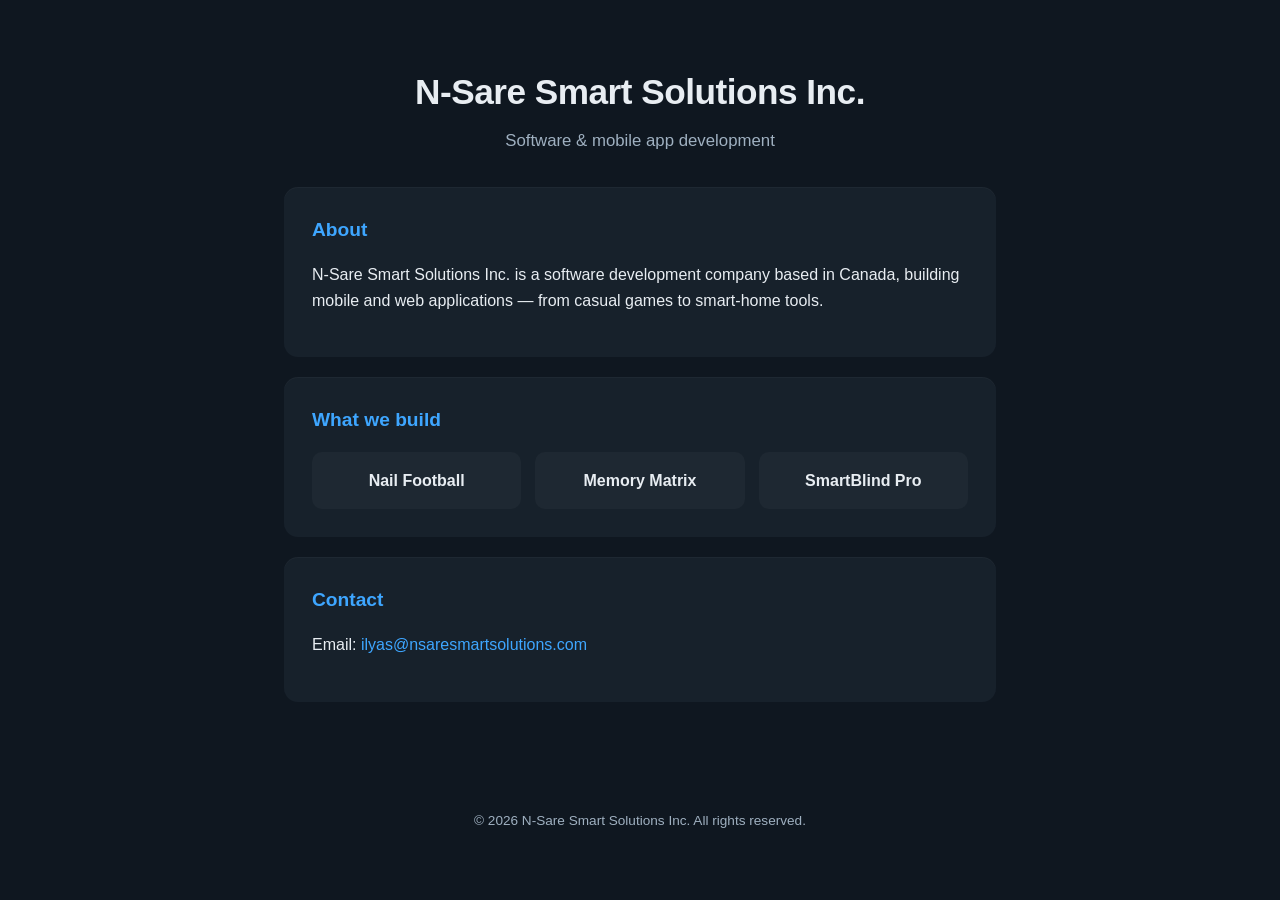
==== index.html @ d10eb29f "Add files via upload" ====
<!DOCTYPE html>
<html lang="en">
<head>
<meta charset="UTF-8">
<meta name="viewport" content="width=device-width, initial-scale=1.0">
<title>N-Sare Smart Solutions Inc.</title>
<style>
  :root {
    --bg: #0f1720;
    --card: #17212b;
    --accent: #3ea6ff;
    --text: #e8edf2;
    --muted: #9fb0c0;
  }
  * { box-sizing: border-box; }
  body {
    margin: 0;
    font-family: -apple-system, BlinkMacSystemFont, 'Segoe UI', Roboto, Helvetica, Arial, sans-serif;
    background: var(--bg);
    color: var(--text);
    line-height: 1.6;
  }
  header {
    padding: 64px 24px 32px;
    text-align: center;
  }
  header h1 {
    font-size: 2.2rem;
    margin: 0 0 8px;
    letter-spacing: -0.5px;
  }
  header p {
    color: var(--muted);
    margin: 0;
    font-size: 1.05rem;
  }
  main {
    max-width: 760px;
    margin: 0 auto;
    padding: 0 24px 64px;
  }
  .card {
    background: var(--card);
    border-radius: 14px;
    padding: 28px 28px;
    margin-bottom: 20px;
    box-shadow: 0 1px 0 rgba(255,255,255,0.03) inset;
  }
  .card h2 {
    margin-top: 0;
    font-size: 1.2rem;
    color: var(--accent);
  }
  .apps {
    display: grid;
    grid-template-columns: repeat(auto-fit, minmax(180px, 1fr));
    gap: 14px;
    margin-top: 12px;
  }
  .app {
    background: rgba(255,255,255,0.03);
    border-radius: 10px;
    padding: 16px;
    text-align: center;
    font-weight: 600;
  }
  footer {
    text-align: center;
    color: var(--muted);
    font-size: 0.85rem;
    padding: 24px;
  }
  a { color: var(--accent); text-decoration: none; }
</style>
</head>
<body>
  <header>
    <h1>N-Sare Smart Solutions Inc.</h1>
    <p>Software &amp; mobile app development</p>
  </header>

  <main>
    <div class="card">
      <h2>About</h2>
      <p>N-Sare Smart Solutions Inc. is a software development company based in Canada,
      building mobile and web applications — from casual games to smart-home tools.</p>
    </div>

    <div class="card">
      <h2>What we build</h2>
      <div class="apps">
        <div class="app">Nail Football</div>
        <div class="app">Memory Matrix</div>
        <div class="app">SmartBlind Pro</div>
      </div>
    </div>

    <div class="card">
      <h2>Contact</h2>
      <p>Email: <a href="mailto:ilyas@nsaresmartsolutions.com">ilyas@nsaresmartsolutions.com</a></p>
    </div>
  </main>

  <footer>
    &copy; 2026 N-Sare Smart Solutions Inc. All rights reserved.
  </footer>
</body>
</html>
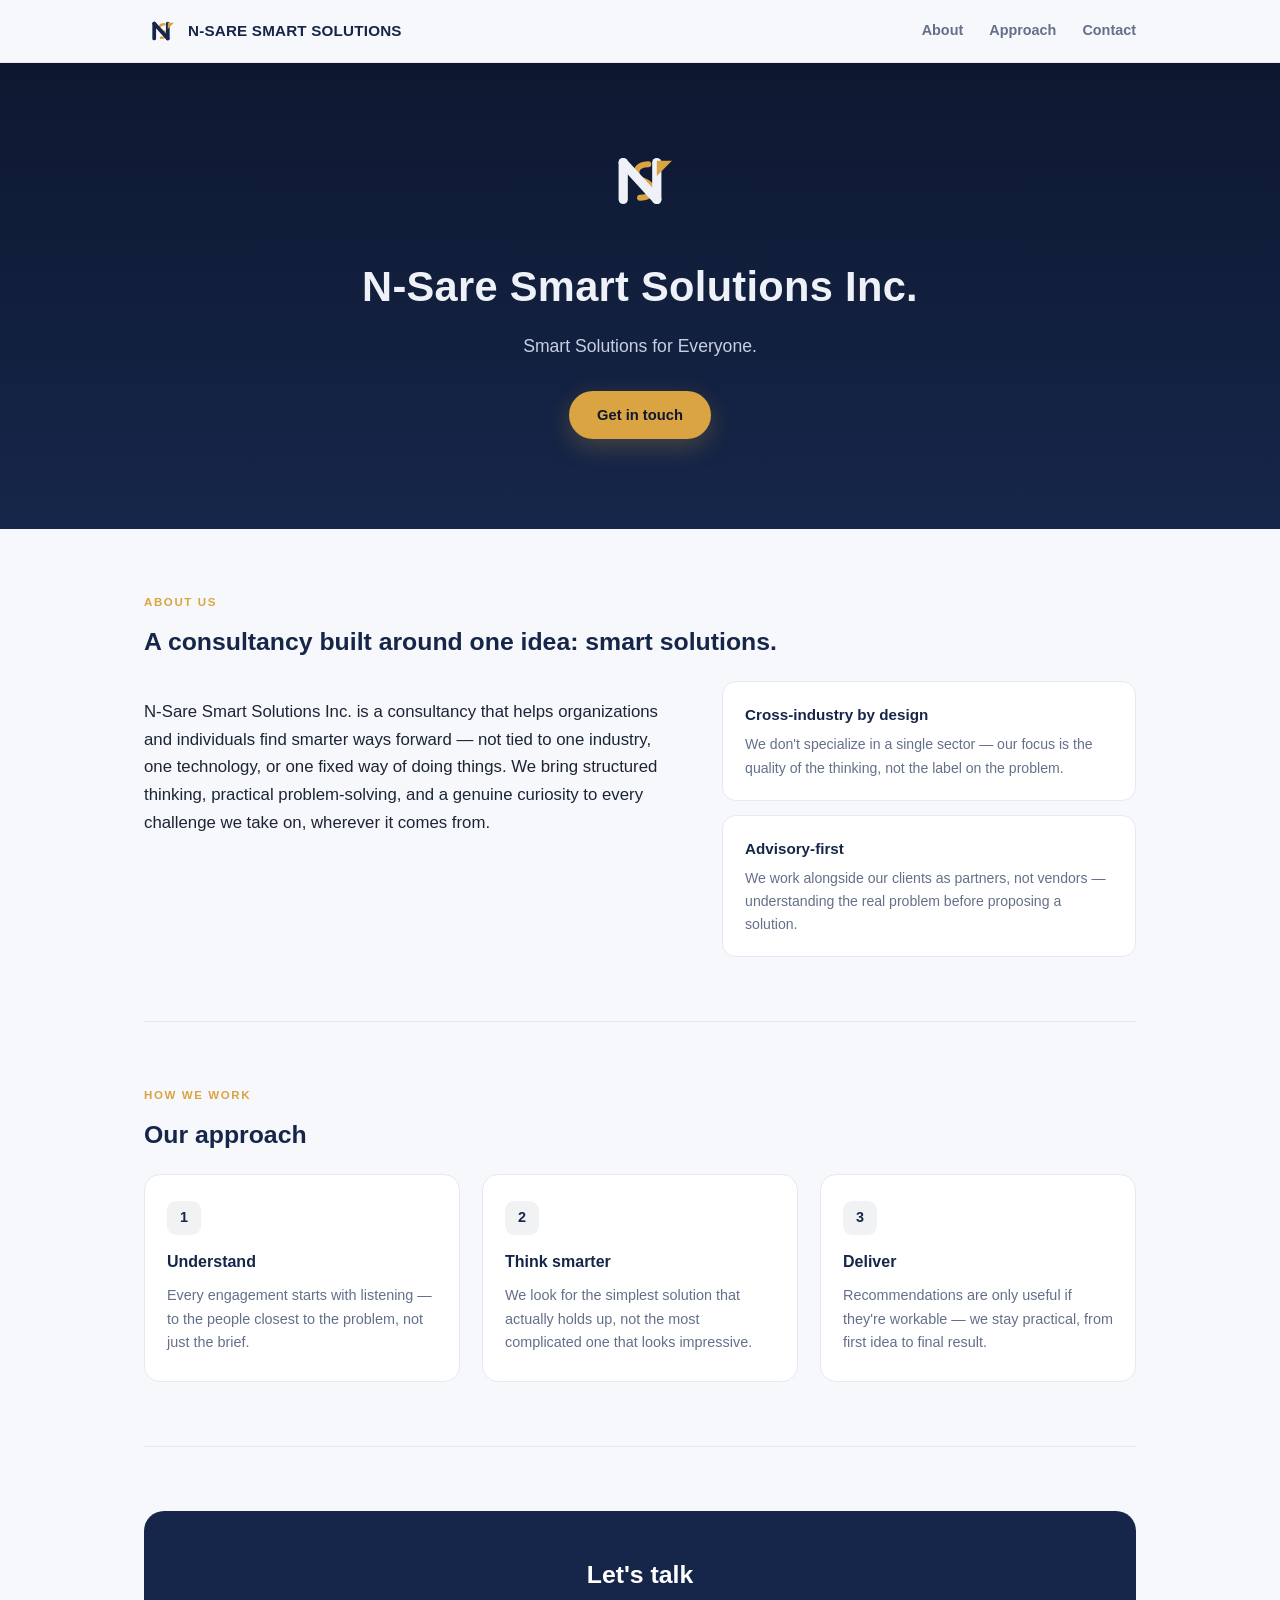
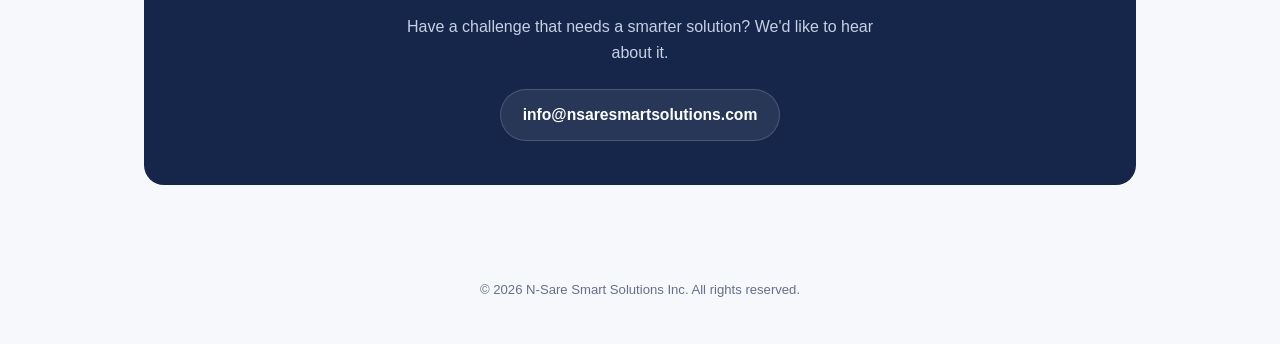
==== commit c2dae6e1: "Update index.html" ====
--- a/index.html
+++ b/index.html
@@ -4,105 +4,283 @@
 <meta charset="UTF-8">
 <meta name="viewport" content="width=device-width, initial-scale=1.0">
 <title>N-Sare Smart Solutions Inc.</title>
+<meta name="description" content="N-Sare Smart Solutions Inc. — Smart Solutions for Everyone.">
 <style>
   :root {
-    --bg: #0f1720;
-    --card: #17212b;
-    --accent: #3ea6ff;
-    --text: #e8edf2;
-    --muted: #9fb0c0;
+    --navy: #16264a;
+    --navy-deep: #0d1830;
+    --gold: #d9a441;
+    --ink: #1c2536;
+    --muted: #64708a;
+    --paper: #f7f8fb;
+    --card: #ffffff;
+    --line: #e6e9f2;
   }
   * { box-sizing: border-box; }
+  html { scroll-behavior: smooth; }
   body {
     margin: 0;
-    font-family: -apple-system, BlinkMacSystemFont, 'Segoe UI', Roboto, Helvetica, Arial, sans-serif;
-    background: var(--bg);
-    color: var(--text);
-    line-height: 1.6;
-  }
-  header {
-    padding: 64px 24px 32px;
+    font-family: -apple-system, BlinkMacSystemFont, 'Segoe UI', Helvetica, Arial, sans-serif;
+    background: var(--paper);
+    color: var(--ink);
+    line-height: 1.65;
+  }
+  a { color: inherit; }
+
+  /* ---- Nav ---- */
+  .nav {
+    position: sticky; top: 0; z-index: 20;
+    background: rgba(247,248,251,0.9);
+    backdrop-filter: blur(8px);
+    border-bottom: 1px solid var(--line);
+  }
+  .nav-inner {
+    max-width: 1040px; margin: 0 auto;
+    display: flex; align-items: center; justify-content: space-between;
+    padding: 14px 24px;
+  }
+  .brand { display: flex; align-items: center; gap: 10px; text-decoration: none; }
+  .brand-mark { width: 34px; height: 34px; }
+  .brand-name { font-weight: 800; font-size: 0.95rem; color: var(--navy); letter-spacing: 0.2px; }
+  .nav-links { display: flex; gap: 26px; font-size: 0.9rem; font-weight: 600; }
+  .nav-links a { text-decoration: none; color: var(--muted); }
+  .nav-links a:hover { color: var(--navy); }
+
+  /* ---- Hero ---- */
+  .hero {
+    background: linear-gradient(180deg, var(--navy-deep) 0%, var(--navy) 100%);
+    color: #eef1f8;
+    padding: 76px 24px 90px;
     text-align: center;
   }
-  header h1 {
-    font-size: 2.2rem;
-    margin: 0 0 8px;
-    letter-spacing: -0.5px;
-  }
-  header p {
-    color: var(--muted);
-    margin: 0;
+  .hero-mark { width: 84px; height: 84px; margin: 0 auto 22px; }
+  .hero h1 {
+    margin: 0 0 10px;
+    font-size: clamp(1.9rem, 4vw, 2.6rem);
+    font-weight: 800;
+    letter-spacing: 0.3px;
+  }
+  .hero .tagline {
+    margin: 0 auto 30px;
+    max-width: 560px;
+    font-size: 1.1rem;
+    color: #c7cfe4;
+    font-weight: 500;
+  }
+  .hero-cta {
+    display: inline-block;
+    background: var(--gold);
+    color: var(--navy-deep);
+    font-weight: 700;
+    font-size: 0.92rem;
+    padding: 12px 28px;
+    border-radius: 999px;
+    text-decoration: none;
+    box-shadow: 0 8px 24px rgba(217,164,65,0.25);
+  }
+  .hero-cta:hover { filter: brightness(1.05); }
+
+  /* ---- Sections ---- */
+  main { max-width: 1040px; margin: 0 auto; padding: 0 24px; }
+  section { padding: 64px 0; border-bottom: 1px solid var(--line); }
+  section:last-of-type { border-bottom: none; }
+  .eyebrow {
+    text-transform: uppercase;
+    font-size: 0.72rem;
+    letter-spacing: 1.6px;
+    font-weight: 800;
+    color: var(--gold);
+    margin: 0 0 10px;
+  }
+  h2 {
+    font-size: 1.55rem;
+    font-weight: 800;
+    color: var(--navy);
+    margin: 0 0 18px;
+  }
+  .lead {
     font-size: 1.05rem;
-  }
-  main {
-    max-width: 760px;
-    margin: 0 auto;
-    padding: 0 24px 64px;
-  }
-  .card {
+    color: var(--ink);
+    max-width: 680px;
+  }
+  .muted { color: var(--muted); }
+
+  /* ---- About ---- */
+  .about-grid {
+    display: grid;
+    grid-template-columns: 1.3fr 1fr;
+    gap: 40px;
+    align-items: start;
+  }
+  @media (max-width: 720px) { .about-grid { grid-template-columns: 1fr; } }
+  .stat-card {
     background: var(--card);
+    border: 1px solid var(--line);
     border-radius: 14px;
-    padding: 28px 28px;
-    margin-bottom: 20px;
-    box-shadow: 0 1px 0 rgba(255,255,255,0.03) inset;
-  }
-  .card h2 {
-    margin-top: 0;
-    font-size: 1.2rem;
-    color: var(--accent);
-  }
-  .apps {
+    padding: 20px 22px;
+  }
+  .stat-card + .stat-card { margin-top: 14px; }
+  .stat-card h3 {
+    margin: 0 0 6px;
+    font-size: 0.95rem;
+    color: var(--navy);
+  }
+  .stat-card p { margin: 0; font-size: 0.88rem; color: var(--muted); }
+
+  /* ---- Approach ---- */
+  .approach-grid {
     display: grid;
-    grid-template-columns: repeat(auto-fit, minmax(180px, 1fr));
-    gap: 14px;
-    margin-top: 12px;
-  }
-  .app {
-    background: rgba(255,255,255,0.03);
-    border-radius: 10px;
-    padding: 16px;
+    grid-template-columns: repeat(3, 1fr);
+    gap: 22px;
+    margin-top: 8px;
+  }
+  @media (max-width: 720px) { .approach-grid { grid-template-columns: 1fr; } }
+  .approach-card {
+    background: var(--card);
+    border: 1px solid var(--line);
+    border-radius: 16px;
+    padding: 26px 22px;
+  }
+  .approach-num {
+    display: inline-flex; align-items: center; justify-content: center;
+    width: 34px; height: 34px; border-radius: 9px;
+    background: rgba(22,38,74,0.06);
+    color: var(--navy);
+    font-weight: 800; font-size: 0.9rem;
+    margin-bottom: 14px;
+  }
+  .approach-card h3 { margin: 0 0 8px; font-size: 1rem; color: var(--navy); }
+  .approach-card p { margin: 0; font-size: 0.9rem; color: var(--muted); }
+
+  /* ---- Contact ---- */
+  .contact-card {
+    background: var(--navy);
+    color: #eef1f8;
+    border-radius: 20px;
+    padding: 44px 36px;
     text-align: center;
-    font-weight: 600;
-  }
+  }
+  .contact-card h2 { color: #fff; }
+  .contact-card p { color: #c7cfe4; margin: 0 auto 22px; max-width: 480px; }
+  .contact-email {
+    display: inline-flex; align-items: center; gap: 8px;
+    background: rgba(255,255,255,0.08);
+    border: 1px solid rgba(255,255,255,0.16);
+    color: #fff;
+    font-weight: 700;
+    font-size: 0.98rem;
+    padding: 12px 22px;
+    border-radius: 999px;
+    text-decoration: none;
+  }
+  .contact-email:hover { background: rgba(255,255,255,0.14); }
+
   footer {
     text-align: center;
     color: var(--muted);
-    font-size: 0.85rem;
-    padding: 24px;
-  }
-  a { color: var(--accent); text-decoration: none; }
+    font-size: 0.82rem;
+    padding: 30px 24px 44px;
+  }
 </style>
 </head>
 <body>
-  <header>
-    <h1>N-Sare Smart Solutions Inc.</h1>
-    <p>Software &amp; mobile app development</p>
-  </header>
-
-  <main>
-    <div class="card">
-      <h2>About</h2>
-      <p>N-Sare Smart Solutions Inc. is a software development company based in Canada,
-      building mobile and web applications — from casual games to smart-home tools.</p>
-    </div>
-
-    <div class="card">
-      <h2>What we build</h2>
-      <div class="apps">
-        <div class="app">Nail Football</div>
-        <div class="app">Memory Matrix</div>
-        <div class="app">SmartBlind Pro</div>
-      </div>
-    </div>
-
-    <div class="card">
-      <h2>Contact</h2>
-      <p>Email: <a href="mailto:ilyas@nsaresmartsolutions.com">ilyas@nsaresmartsolutions.com</a></p>
-    </div>
-  </main>
-
-  <footer>
-    &copy; 2026 N-Sare Smart Solutions Inc. All rights reserved.
-  </footer>
+
+<nav class="nav">
+  <div class="nav-inner">
+    <a class="brand" href="#top">
+      <svg class="brand-mark" viewBox="0 0 100 100" xmlns="http://www.w3.org/2000/svg" role="img" aria-label="N-Sare Smart Solutions logo">
+        <path d="M60 30 C 42 30 42 46 55 50 C 68 54 68 70 50 70" fill="none" stroke="#d9a441" stroke-width="7" stroke-linecap="round"/>
+        <path d="M30 72 L30 28" stroke="#16264a" stroke-width="11" stroke-linecap="round"/>
+        <path d="M30 28 L70 72" stroke="#16264a" stroke-width="11" stroke-linecap="round"/>
+        <path d="M70 72 L70 28" stroke="#16264a" stroke-width="11" stroke-linecap="round"/>
+        <path d="M70 26 L88 26 L70 44 Z" fill="#d9a441"/>
+      </svg>
+      <span class="brand-name">N-SARE SMART SOLUTIONS</span>
+    </a>
+    <div class="nav-links">
+      <a href="#about">About</a>
+      <a href="#approach">Approach</a>
+      <a href="#contact">Contact</a>
+    </div>
+  </div>
+</nav>
+
+<header class="hero" id="top">
+  <svg class="hero-mark" viewBox="0 0 100 100" xmlns="http://www.w3.org/2000/svg" role="img" aria-label="N-Sare Smart Solutions logo">
+    <path d="M60 30 C 42 30 42 46 55 50 C 68 54 68 70 50 70" fill="none" stroke="#d9a441" stroke-width="7" stroke-linecap="round"/>
+    <path d="M30 72 L30 28" stroke="#eef1f8" stroke-width="11" stroke-linecap="round"/>
+    <path d="M30 28 L70 72" stroke="#eef1f8" stroke-width="11" stroke-linecap="round"/>
+    <path d="M70 72 L70 28" stroke="#eef1f8" stroke-width="11" stroke-linecap="round"/>
+    <path d="M70 26 L88 26 L70 44 Z" fill="#d9a441"/>
+  </svg>
+  <h1>N-Sare Smart Solutions Inc.</h1>
+  <p class="tagline">Smart Solutions for Everyone.</p>
+  <a class="hero-cta" href="#contact">Get in touch</a>
+</header>
+
+<main>
+
+  <section id="about">
+    <p class="eyebrow">About Us</p>
+    <h2>A consultancy built around one idea: smart solutions.</h2>
+    <div class="about-grid">
+      <p class="lead">
+        N-Sare Smart Solutions Inc. is a consultancy that helps organizations
+        and individuals find smarter ways forward — not tied to one industry,
+        one technology, or one fixed way of doing things. We bring structured
+        thinking, practical problem-solving, and a genuine curiosity to every
+        challenge we take on, wherever it comes from.
+      </p>
+      <div>
+        <div class="stat-card">
+          <h3>Cross-industry by design</h3>
+          <p>We don't specialize in a single sector — our focus is the quality of the thinking, not the label on the problem.</p>
+        </div>
+        <div class="stat-card">
+          <h3>Advisory-first</h3>
+          <p>We work alongside our clients as partners, not vendors — understanding the real problem before proposing a solution.</p>
+        </div>
+      </div>
+    </div>
+  </section>
+
+  <section id="approach">
+    <p class="eyebrow">How We Work</p>
+    <h2>Our approach</h2>
+    <div class="approach-grid">
+      <div class="approach-card">
+        <div class="approach-num">1</div>
+        <h3>Understand</h3>
+        <p>Every engagement starts with listening — to the people closest to the problem, not just the brief.</p>
+      </div>
+      <div class="approach-card">
+        <div class="approach-num">2</div>
+        <h3>Think smarter</h3>
+        <p>We look for the simplest solution that actually holds up, not the most complicated one that looks impressive.</p>
+      </div>
+      <div class="approach-card">
+        <div class="approach-num">3</div>
+        <h3>Deliver</h3>
+        <p>Recommendations are only useful if they're workable — we stay practical, from first idea to final result.</p>
+      </div>
+    </div>
+  </section>
+
+  <section id="contact" style="border-bottom:none;">
+    <div class="contact-card">
+      <h2>Let's talk</h2>
+      <p>Have a challenge that needs a smarter solution? We'd like to hear about it.</p>
+      <a class="contact-email" href="mailto:info@nsaresmartsolutions.com">
+        info@nsaresmartsolutions.com
+      </a>
+    </div>
+  </section>
+
+</main>
+
+<footer>
+  &copy; 2026 N-Sare Smart Solutions Inc. All rights reserved.
+</footer>
+
 </body>
 </html>
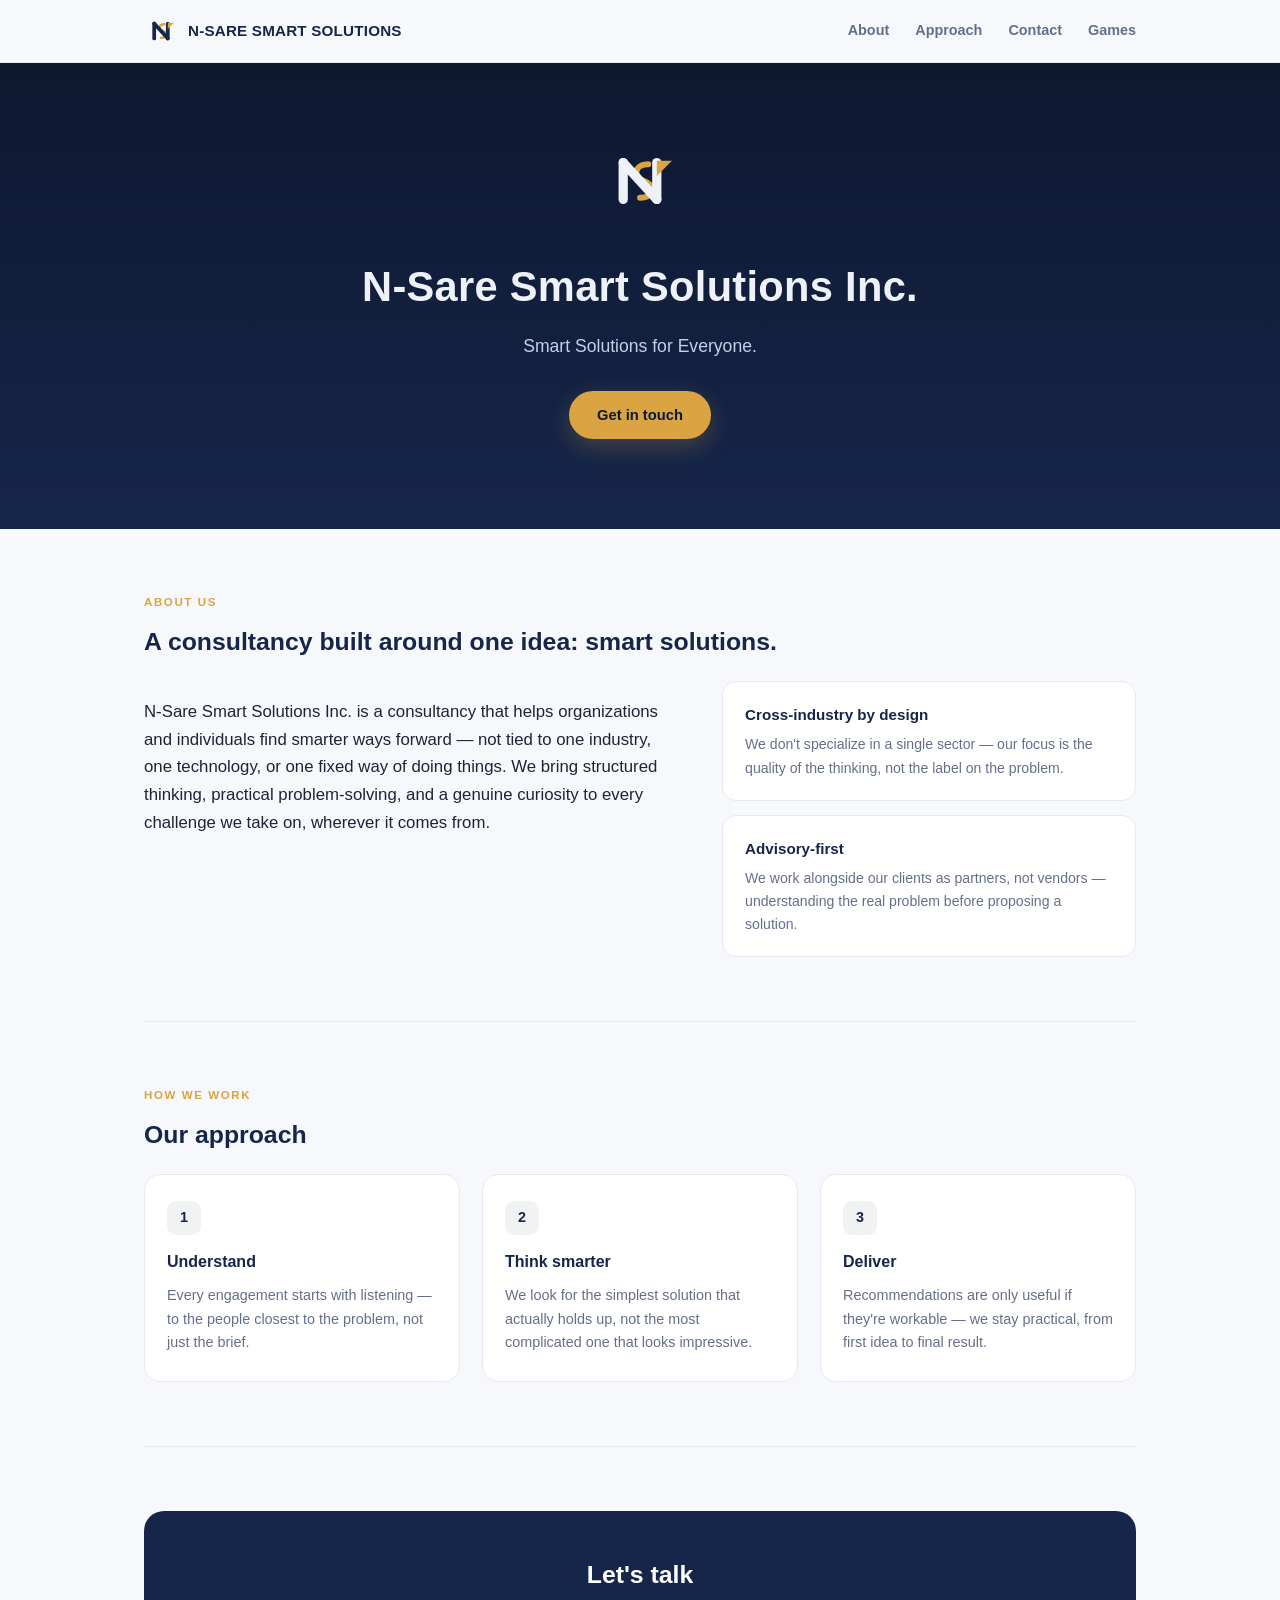
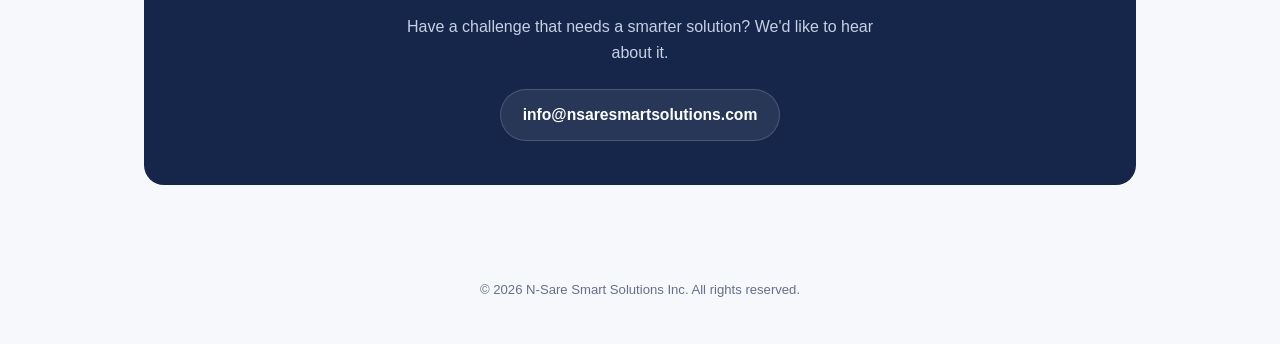
==== commit 1e8a56ae: "Add games page, privacy, delete-account and terms pages; Games link in menu Co-Authored-By: Claude O" ====
--- a/index.html
+++ b/index.html
@@ -201,6 +201,7 @@
       <a href="#about">About</a>
       <a href="#approach">Approach</a>
       <a href="#contact">Contact</a>
+      <a href="/games/">Games</a>
     </div>
   </div>
 </nav>
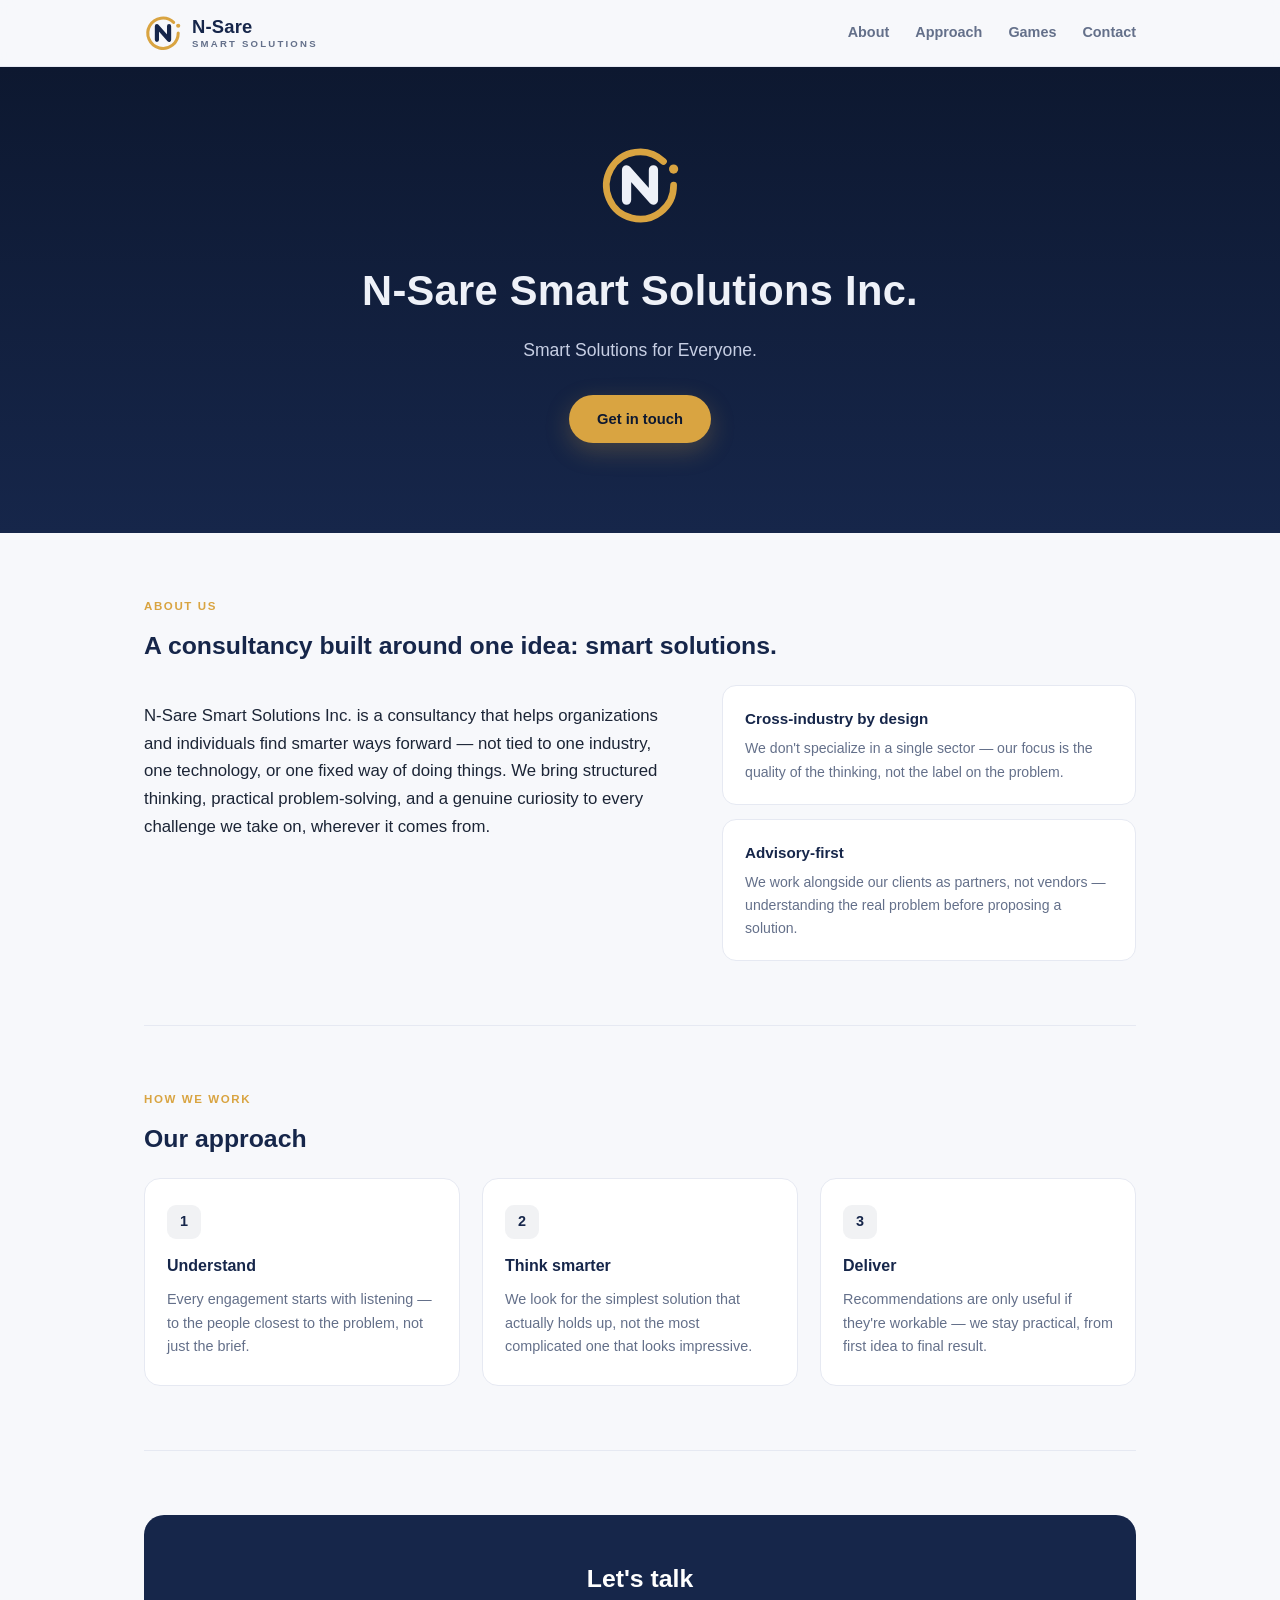
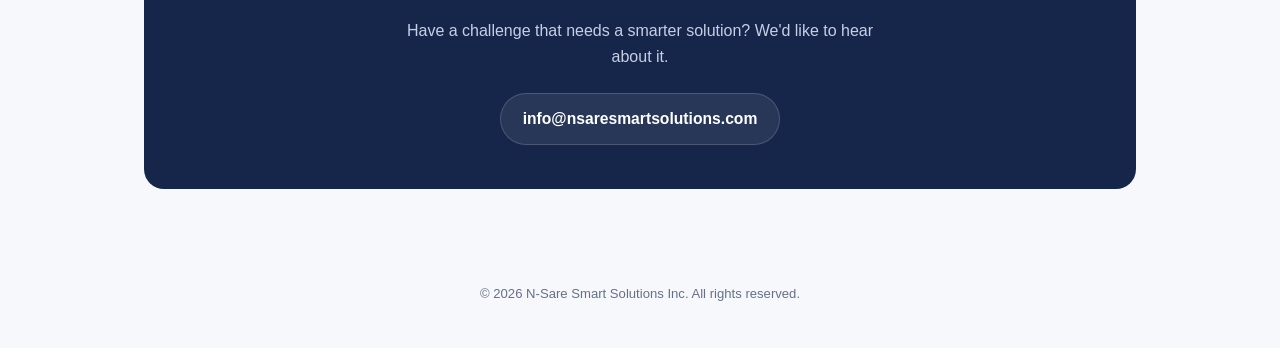
==== commit 3e45a6ee: "New N-Sare logo + favicon, Games before Contact in menu, real Memory Grid icon, invite page Co-Autho" ====
--- a/index.html
+++ b/index.html
@@ -5,6 +5,9 @@
 <meta name="viewport" content="width=device-width, initial-scale=1.0">
 <title>N-Sare Smart Solutions Inc.</title>
 <meta name="description" content="N-Sare Smart Solutions Inc. — Smart Solutions for Everyone.">
+<link rel="icon" href="/assets/img/nsare-favicon.svg" type="image/svg+xml">
+<link rel="icon" href="/assets/img/nsare-favicon-48.png" type="image/png" sizes="48x48">
+<link rel="apple-touch-icon" href="/assets/img/nsare-apple-touch-icon.png">
 <style>
   :root {
     --navy: #16264a;
@@ -40,11 +43,17 @@
     padding: 14px 24px;
   }
   .brand { display: flex; align-items: center; gap: 10px; text-decoration: none; }
-  .brand-mark { width: 34px; height: 34px; }
-  .brand-name { font-weight: 800; font-size: 0.95rem; color: var(--navy); letter-spacing: 0.2px; }
+  .brand-mark { width: 38px; height: 38px; }
+  .brand-text { display: flex; flex-direction: column; line-height: 1.05; }
+  .brand-name { font-weight: 800; font-size: 1.15rem; color: var(--navy); letter-spacing: 0.2px; }
+  .brand-sub { font-weight: 700; font-size: 0.6rem; letter-spacing: 2.2px; color: var(--muted); margin-top: 3px; }
   .nav-links { display: flex; gap: 26px; font-size: 0.9rem; font-weight: 600; }
   .nav-links a { text-decoration: none; color: var(--muted); }
   .nav-links a:hover { color: var(--navy); }
+  @media (max-width: 560px) {
+    .nav-inner { flex-wrap: wrap; row-gap: 10px; padding: 12px 16px; }
+    .nav-links { width: 100%; justify-content: space-between; gap: 12px; }
+  }
 
   /* ---- Hero ---- */
   .hero {
@@ -189,30 +198,26 @@
   <div class="nav-inner">
     <a class="brand" href="#top">
       <svg class="brand-mark" viewBox="0 0 100 100" xmlns="http://www.w3.org/2000/svg" role="img" aria-label="N-Sare Smart Solutions logo">
-        <path d="M60 30 C 42 30 42 46 55 50 C 68 54 68 70 50 70" fill="none" stroke="#d9a441" stroke-width="7" stroke-linecap="round"/>
-        <path d="M30 72 L30 28" stroke="#16264a" stroke-width="11" stroke-linecap="round"/>
-        <path d="M30 28 L70 72" stroke="#16264a" stroke-width="11" stroke-linecap="round"/>
-        <path d="M70 72 L70 28" stroke="#16264a" stroke-width="11" stroke-linecap="round"/>
-        <path d="M70 26 L88 26 L70 44 Z" fill="#d9a441"/>
+        <path d="M78 22 A40 40 0 1 0 90 50" fill="none" stroke="#d9a441" stroke-width="8" stroke-linecap="round"/>
+        <circle cx="90" cy="31" r="5.5" fill="#d9a441"/>
+        <path d="M34 68 V32 L66 68 V32" fill="none" stroke="#16264a" stroke-width="11" stroke-linejoin="round" stroke-linecap="round"/>
       </svg>
-      <span class="brand-name">N-SARE SMART SOLUTIONS</span>
+      <span class="brand-text"><span class="brand-name">N-Sare</span><span class="brand-sub">SMART SOLUTIONS</span></span>
     </a>
     <div class="nav-links">
       <a href="#about">About</a>
       <a href="#approach">Approach</a>
+      <a href="/games/">Games</a>
       <a href="#contact">Contact</a>
-      <a href="/games/">Games</a>
     </div>
   </div>
 </nav>
 
 <header class="hero" id="top">
   <svg class="hero-mark" viewBox="0 0 100 100" xmlns="http://www.w3.org/2000/svg" role="img" aria-label="N-Sare Smart Solutions logo">
-    <path d="M60 30 C 42 30 42 46 55 50 C 68 54 68 70 50 70" fill="none" stroke="#d9a441" stroke-width="7" stroke-linecap="round"/>
-    <path d="M30 72 L30 28" stroke="#eef1f8" stroke-width="11" stroke-linecap="round"/>
-    <path d="M30 28 L70 72" stroke="#eef1f8" stroke-width="11" stroke-linecap="round"/>
-    <path d="M70 72 L70 28" stroke="#eef1f8" stroke-width="11" stroke-linecap="round"/>
-    <path d="M70 26 L88 26 L70 44 Z" fill="#d9a441"/>
+    <path d="M78 22 A40 40 0 1 0 90 50" fill="none" stroke="#d9a441" stroke-width="8" stroke-linecap="round"/>
+    <circle cx="90" cy="31" r="5.5" fill="#d9a441"/>
+    <path d="M34 68 V32 L66 68 V32" fill="none" stroke="#eef1f8" stroke-width="11" stroke-linejoin="round" stroke-linecap="round"/>
   </svg>
   <h1>N-Sare Smart Solutions Inc.</h1>
   <p class="tagline">Smart Solutions for Everyone.</p>
